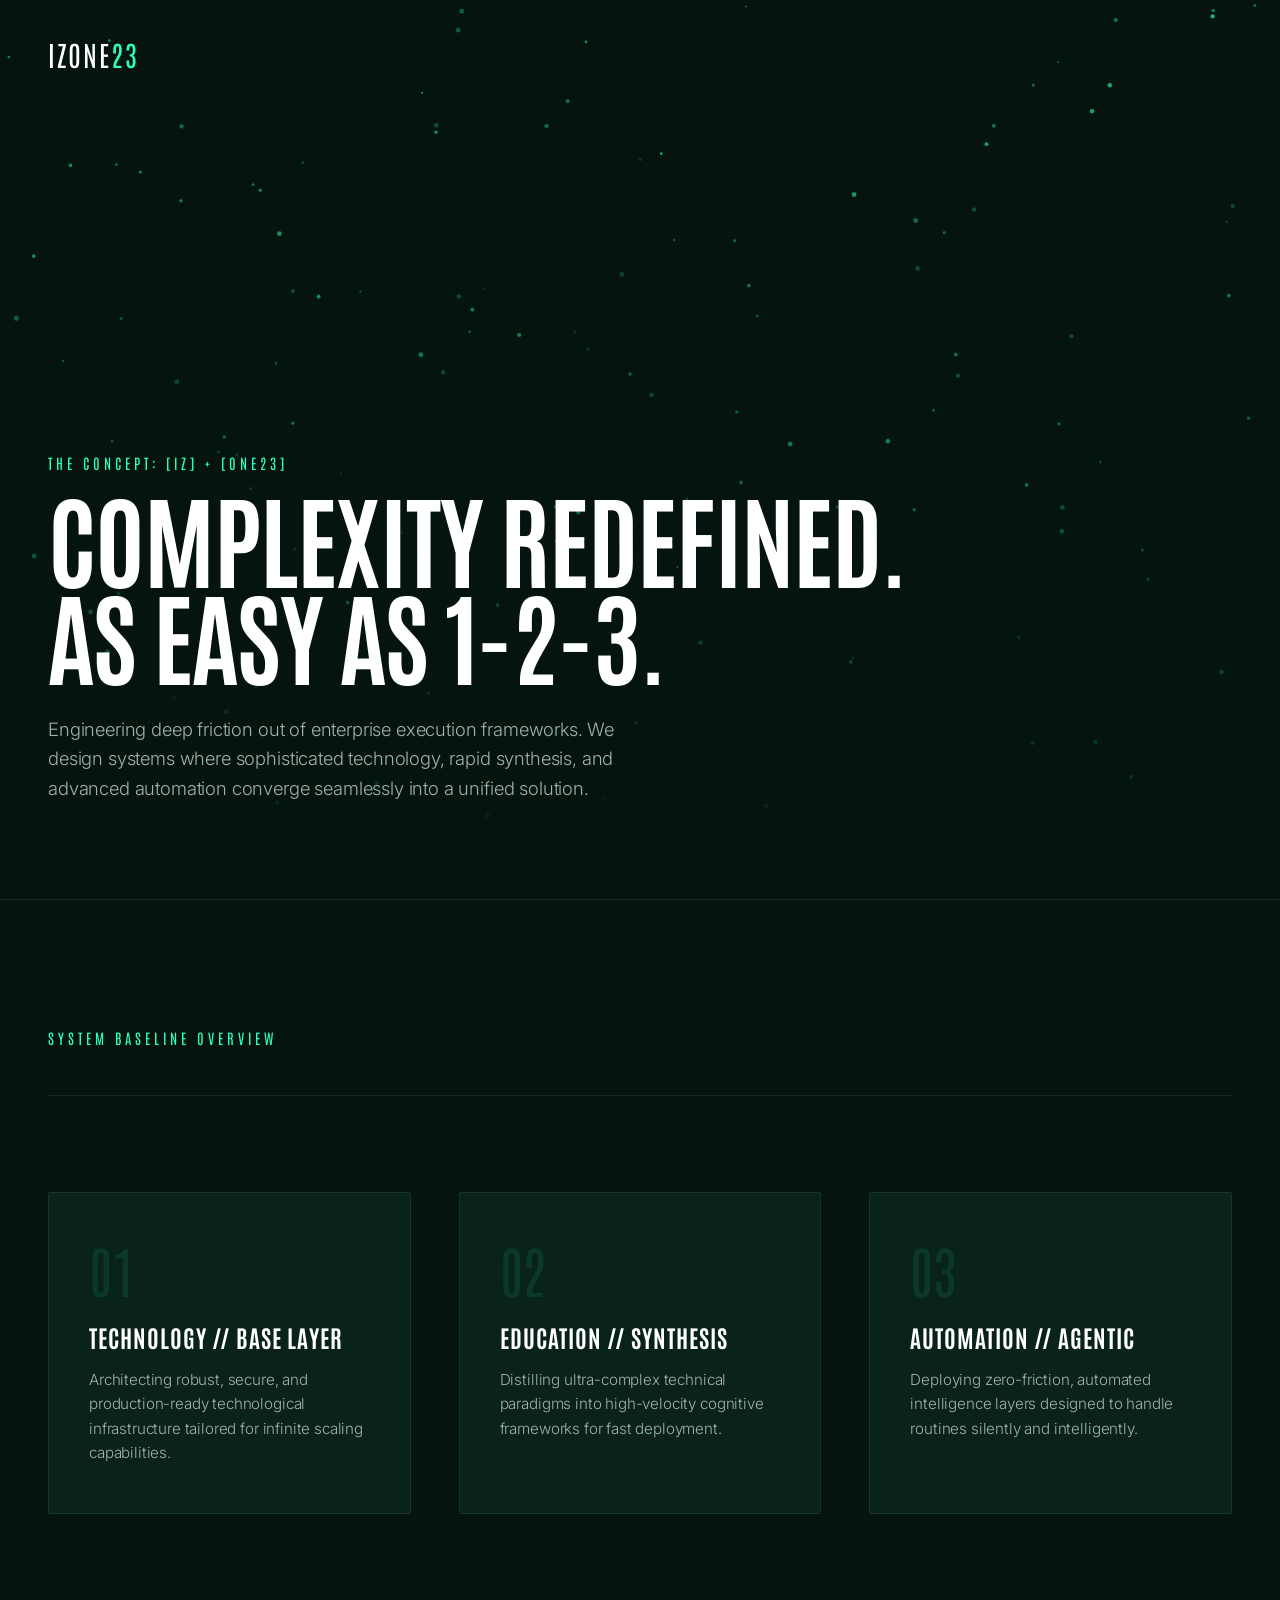
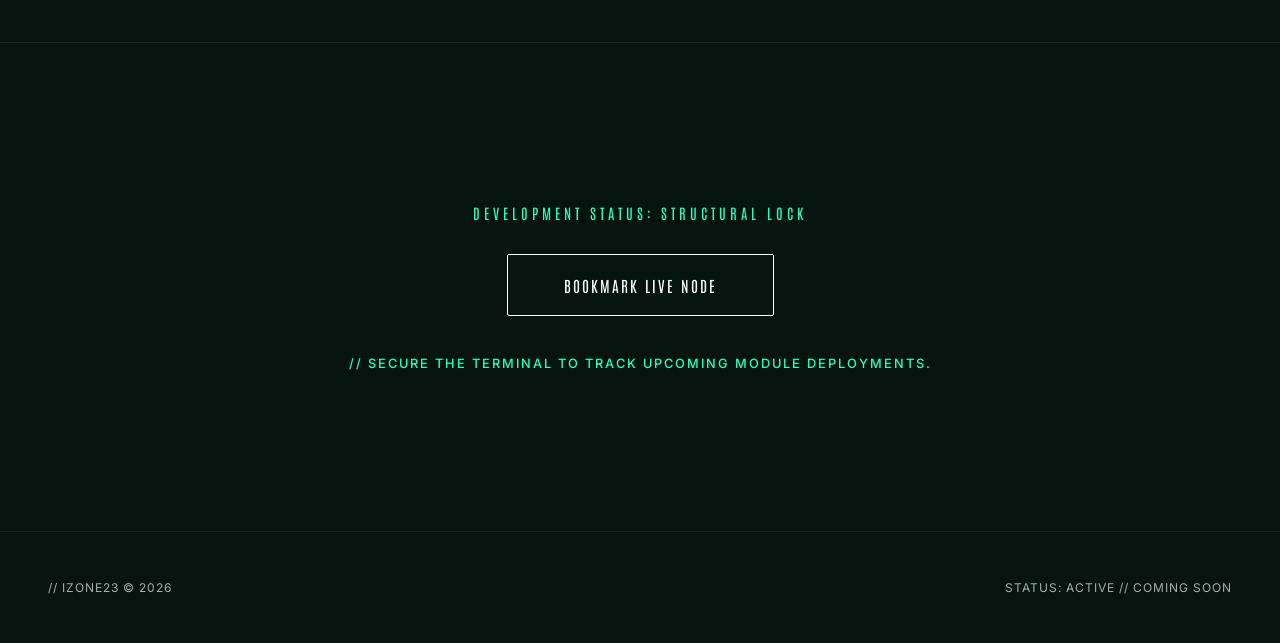
==== index.html @ 92e46764 "Add files via upload" ====
<!DOCTYPE html>
<html lang="en">
<head>
    <meta charset="UTF-8">
    <meta name="viewport" content="width=device-width, initial-scale=1.0">
    <title>IZONE23 // TECH • EDU • AUTO</title>
    <link rel="preconnect" href="https://fonts.googleapis.com">
    <link rel="preconnect" href="https://fonts.gstatic.com" crossorigin>
    <link href="https://fonts.googleapis.com/css2?family=Antonio:wght@700&family=Inter:wght@300;400;500&display=swap" rel="stylesheet">
    <style>
        :root {
            --canvas: #05140f;          
            --canvas-card: #09221a;     
            --primary: #ffffff;
            --muted: #a0b2ac;           
            --accent: #2affc0;          
            --hairline: rgba(255, 255, 255, 0.08);
        }

        * {
            box-sizing: border-box;
            margin: 0;
            padding: 0;
        }

        body {
            background-color: var(--canvas);
            color: var(--primary);
            font-family: 'Inter', sans-serif;
            letter-spacing: -0.01em;
            overflow-x: hidden;
            -webkit-font-smoothing: antialiased;
        }

        header {
            position: fixed;
            top: 0;
            left: 0;
            width: 100%;
            padding: 2.5rem 3rem;
            display: flex;
            justify-content: space-between;
            align-items: center;
            z-index: 100;
        }

        .logo {
            font-family: 'Antonio', sans-serif;
            font-size: 1.75rem;
            text-transform: uppercase;
            letter-spacing: 2px;
            line-height: 1;
        }

        .logo span {
            color: var(--accent);
        }

        .viewport-section {
            height: 100vh;
            width: 100%;
            display: flex;
            flex-direction: column;
            justify-content: flex-end;
            padding: 6rem 3rem;
            border-bottom: 1px solid var(--hairline);
            position: relative;
            background-color: var(--canvas); /* Fail-safe color anchor */
        }

        /* Enforced absolute visibility parameters for animation canvas space */
        .animation-container {
            position: absolute;
            top: 0;
            left: 0;
            width: 100%;
            height: 100%;
            z-index: 5; /* Pushes element cleanly over basic canvas rendering layer */
            pointer-events: none; 
        }

        canvas {
            position: absolute;
            top: 0;
            left: 0;
            width: 100% !important;
            height: 100% !important;
            display: block;
        }

        .hero-gradient-overlay {
            position: absolute;
            top: 0;
            left: 0;
            width: 100%;
            height: 100%;
            background: linear-gradient(to bottom, rgba(5, 20, 15, 0) 0%, rgba(5, 20, 15, 0.4) 60%, var(--canvas) 98%);
            z-index: 6;
            pointer-events: none;
        }

        .hero-content {
            max-width: 900px;
            z-index: 10; /* Ensures content stays interactive and completely above rendering canvas layers */
            position: relative;
        }

        .eyebrow {
            font-family: 'Antonio', sans-serif;
            font-size: 0.9rem;
            text-transform: uppercase;
            letter-spacing: 4px;
            color: var(--accent);
            margin-bottom: 1rem;
            display: block;
        }

        h1 {
            font-family: 'Antonio', sans-serif;
            font-size: clamp(3.5rem, 8vw, 6.5rem);
            text-transform: uppercase;
            line-height: 0.95;
            letter-spacing: -1px;
            margin-bottom: 2rem;
        }

        .hero-desc {
            font-size: 1.15rem;
            line-height: 1.6;
            color: var(--muted);
            max-width: 580px;
            font-weight: 300;
        }

        .framework-section {
            padding: 8rem 3rem;
            max-width: 1400px;
            margin: 0 auto;
            position: relative;
            z-index: 10;
        }

        .section-header {
            margin-bottom: 6rem;
            border-bottom: 1px solid var(--hairline);
            padding-bottom: 2rem;
        }

        .grid-123 {
            display: grid;
            grid-template-columns: repeat(3, 1fr);
            gap: 3rem;
        }

        .step-block {
            background: var(--canvas-card);
            border: 1px solid var(--hairline);
            padding: 3rem 2.5rem;
            border-radius: 2px;
            transition: all 0.4s cubic-bezier(0.16, 1, 0.3, 1);
        }

        .step-block:hover {
            border-color: var(--accent);
            transform: translateY(-4px);
        }

        .step-number {
            font-family: 'Antonio', sans-serif;
            font-size: 3.5rem;
            line-height: 1;
            color: rgba(42, 255, 192, 0.1);
            margin-bottom: 1.5rem;
            transition: color 0.4s ease;
        }

        .step-block:hover .step-number {
            color: var(--accent);
        }

        .step-title {
            font-family: 'Antonio', sans-serif;
            font-size: 1.5rem;
            text-transform: uppercase;
            letter-spacing: 1px;
            margin-bottom: 1rem;
        }

        .step-desc {
            color: var(--muted);
            font-size: 0.95rem;
            line-height: 1.6;
            font-weight: 300;
        }

        .action-container {
            padding: 10rem 3rem;
            text-align: center;
            border-top: 1px solid var(--hairline);
            position: relative;
            z-index: 10;
        }

        .ghost-btn {
            display: inline-block;
            background: transparent;
            color: var(--primary);
            border: 1px solid var(--primary);
            padding: 1.25rem 3.5rem;
            font-family: 'Antonio', sans-serif;
            font-size: 0.95rem;
            text-transform: uppercase;
            letter-spacing: 2px;
            text-decoration: none;
            position: relative;
            overflow: hidden;
            transition: color 0.3s ease;
            cursor: pointer;
            border-radius: 2px;
        }

        .ghost-btn:hover {
            color: var(--canvas);
        }

        .ghost-btn::before {
            content: '';
            position: absolute;
            top: 0;
            left: 0;
            width: 100%;
            height: 100%;
            background: var(--primary);
            transform: translateY(100%);
            transition: transform 0.3s cubic-bezier(0.16, 1, 0.3, 1);
            z-index: -1;
        }

        .ghost-btn:hover::before {
            transform: translateY(0);
        }

        .bookmark-alert {
            margin-top: 2.5rem;
            font-size: 0.8rem;
            text-transform: uppercase;
            letter-spacing: 2px;
            color: var(--accent);
            font-weight: 500;
        }

        footer {
            padding: 3rem;
            border-top: 1px solid var(--hairline);
            display: flex;
            justify-content: space-between;
            font-size: 0.75rem;
            text-transform: uppercase;
            letter-spacing: 1px;
            color: var(--muted);
            position: relative;
            z-index: 10;
        }

        @media (max-width: 968px) {
            .grid-123 { grid-template-columns: 1fr; gap: 2rem; }
            header { padding: 1.5rem; }
            .viewport-section { padding: 4rem 1.5rem; }
            .framework-section { padding: 4rem 1.5rem; }
        }
    </style>
</head>
<body>

    <header>
        <div class="logo">izone<span>23</span></div>
    </header>

    <section class="viewport-section">
        <div class="animation-container">
            <canvas id="targetSpiralCanvas"></canvas>
            <div class="hero-gradient-overlay"></div>
        </div>

        <div class="hero-content">
            <span class="eyebrow">The Concept: [iz] + [one23]</span>
            <h1>Complexity Redefined.<br>As Easy as 1-2-3.</h1>
            <p class="hero-desc">
                Engineering deep friction out of enterprise execution frameworks. We design systems where sophisticated technology, rapid synthesis, and advanced automation converge seamlessly into a unified solution.
            </p>
        </div>
    </section>

    <section class="framework-section">
        <div class="section-header">
            <span class="eyebrow">System Baseline Overview</span>
        </div>
        <div class="grid-123">
            <div class="step-block">
                <div class="step-number">01</div>
                <h2 class="step-title">Technology // Base Layer</h2>
                <p class="step-desc">Architecting robust, secure, and production-ready technological infrastructure tailored for infinite scaling capabilities.</p>
            </div>
            <div class="step-block">
                <div class="step-number">02</div>
                <h2 class="step-title">Education // Synthesis</h2>
                <p class="step-desc">Distilling ultra-complex technical paradigms into high-velocity cognitive frameworks for fast deployment.</p>
            </div>
            <div class="step-block">
                <div class="step-number">03</div>
                <h2 class="step-title">Automation // Agentic</h2>
                <p class="step-desc">Deploying zero-friction, automated intelligence layers designed to handle routines silently and intelligently.</p>
            </div>
        </div>
    </section>

    <section class="action-container">
        <span class="eyebrow" style="margin-bottom: 2rem;">Development Status: Structural Lock</span>
        <button class="ghost-btn" onclick="alert('Press Ctrl + D (or Cmd + D on Mac) to bookmark the system coordinate.')">
            Bookmark Live Node
        </button>
        <p class="bookmark-alert">// Secure the terminal to track upcoming module deployments.</p>
    </section>

    <footer>
        <div>// IZONE23 © 2026</div>
        <div>STATUS: ACTIVE // COMING SOON</div>
    </footer>

    <script>
        // Synchronized runtime execution logic loops
        function initMatrixEngine() {
            const canvas = document.getElementById('targetSpiralCanvas');
            if (!canvas) return;
            const ctx = canvas.getContext('2d');

            let width = canvas.width = window.innerWidth;
            let height = canvas.height = window.innerHeight;

            const points = [];
            const numPoints = 140; 
            
            let targetCenter = { x: width * 0.68, y: height * 0.45 };
            let stateTimeline = 0; 
            let phase = 'chaos'; 

            for (let i = 0; i < numPoints; i++) {
                const ringIndex = i % 5; 
                const targetRadius = ringIndex === 0 ? 15 : ringIndex * 40; 
                const targetAngle = Math.random() * Math.PI * 2;

                points.push({
                    x: Math.random() * width,
                    y: Math.random() * height,
                    origVx: (Math.random() - 0.5) * 0.9,
                    origVy: (Math.random() - 0.5) * 0.9,
                    ringRadius: targetRadius,
                    angle: targetAngle,
                    speed: 0.015 + Math.random() * 0.01,
                    size: Math.random() * 1.5 + 1,
                    alpha: Math.random() * 0.5 + 0.2
                });
            }

            window.addEventListener('resize', () => {
                if(canvas) {
                    width = canvas.width = window.innerWidth;
                    height = canvas.height = window.innerHeight;
                    targetCenter = { x: width * 0.68, y: height * 0.45 };
                }
            });

            function animate() {
                ctx.clearRect(0, 0, width, height);
                stateTimeline += 0.0035;

                let cycleVal = stateTimeline % 2;
                if (cycleVal < 0.6) {
                    phase = 'chaos';
                } else if (cycleVal < 1.3) {
                    phase = 'converge';
                } else {
                    phase = 'target';
                }

                for (let i = 0; i < points.length; i++) {
                    let p = points[i];

                    if (phase === 'chaos') {
                        p.x += p.origVx;
                        p.y += p.origVy;

                        if (p.x < 0 || p.x > width) p.origVx *= -1;
                        if (p.y < 0 || p.y > height) p.origVy *= -1;

                    } else {
                        p.angle += p.speed;
                        let targetX = targetCenter.x + Math.cos(p.angle) * p.ringRadius;
                        let targetY = targetCenter.y + Math.sin(p.angle) * p.ringRadius;

                        let interpolationRate = phase === 'converge' ? 0.04 : 0.09;
                        p.x += (targetX - p.x) * interpolationRate;
                        p.y += (targetY - p.y) * interpolationRate;
                    }

                    ctx.beginPath();
                    ctx.arc(p.x, p.y, p.size, 0, Math.PI * 2);
                    ctx.fillStyle = `rgba(42, 255, 192, ${p.alpha})`;
                    ctx.fill();

                    if (phase !== 'chaos') {
                        for (let j = i + 1; j < points.length; j++) {
                            let p2 = points[j];
                            let dx = p.x - p2.x;
                            let dy = p.y - p2.y;
                            let dist = Math.sqrt(dx * dx + dy * dy);

                            if (dist < 40 && p.ringRadius === p2.ringRadius) {
                                ctx.beginPath();
                                ctx.moveTo(p.x, p.y);
                                ctx.lineTo(p2.x, p2.y);
                                ctx.strokeStyle = `rgba(42, 255, 192, ${0.15 * (1 - dist/40)})`;
                                ctx.lineWidth = 0.6;
                                ctx.stroke();
                            }
                        }
                    }
                }

                if (phase !== 'chaos') {
                    ctx.beginPath();
                    ctx.strokeStyle = 'rgba(255, 255, 255, 0.03)';
                    ctx.lineWidth = 1;
                    ctx.moveTo(targetCenter.x - 150, targetCenter.y);
                    ctx.lineTo(targetCenter.x + 150, targetCenter.y);
                    ctx.moveTo(targetCenter.x, targetCenter.y - 150);
                    ctx.lineTo(targetCenter.x, targetCenter.y + 150);
                    ctx.stroke();
                }

                requestAnimationFrame(animate);
            }

            animate();
        }

        // Safer double execution hooks to enforce immediate baseline rendering
        if (document.readyState === "loading") {
            document.addEventListener("DOMContentLoaded", initMatrixEngine);
        } else {
            initMatrixEngine();
        }
    </script>
</body>
</html>
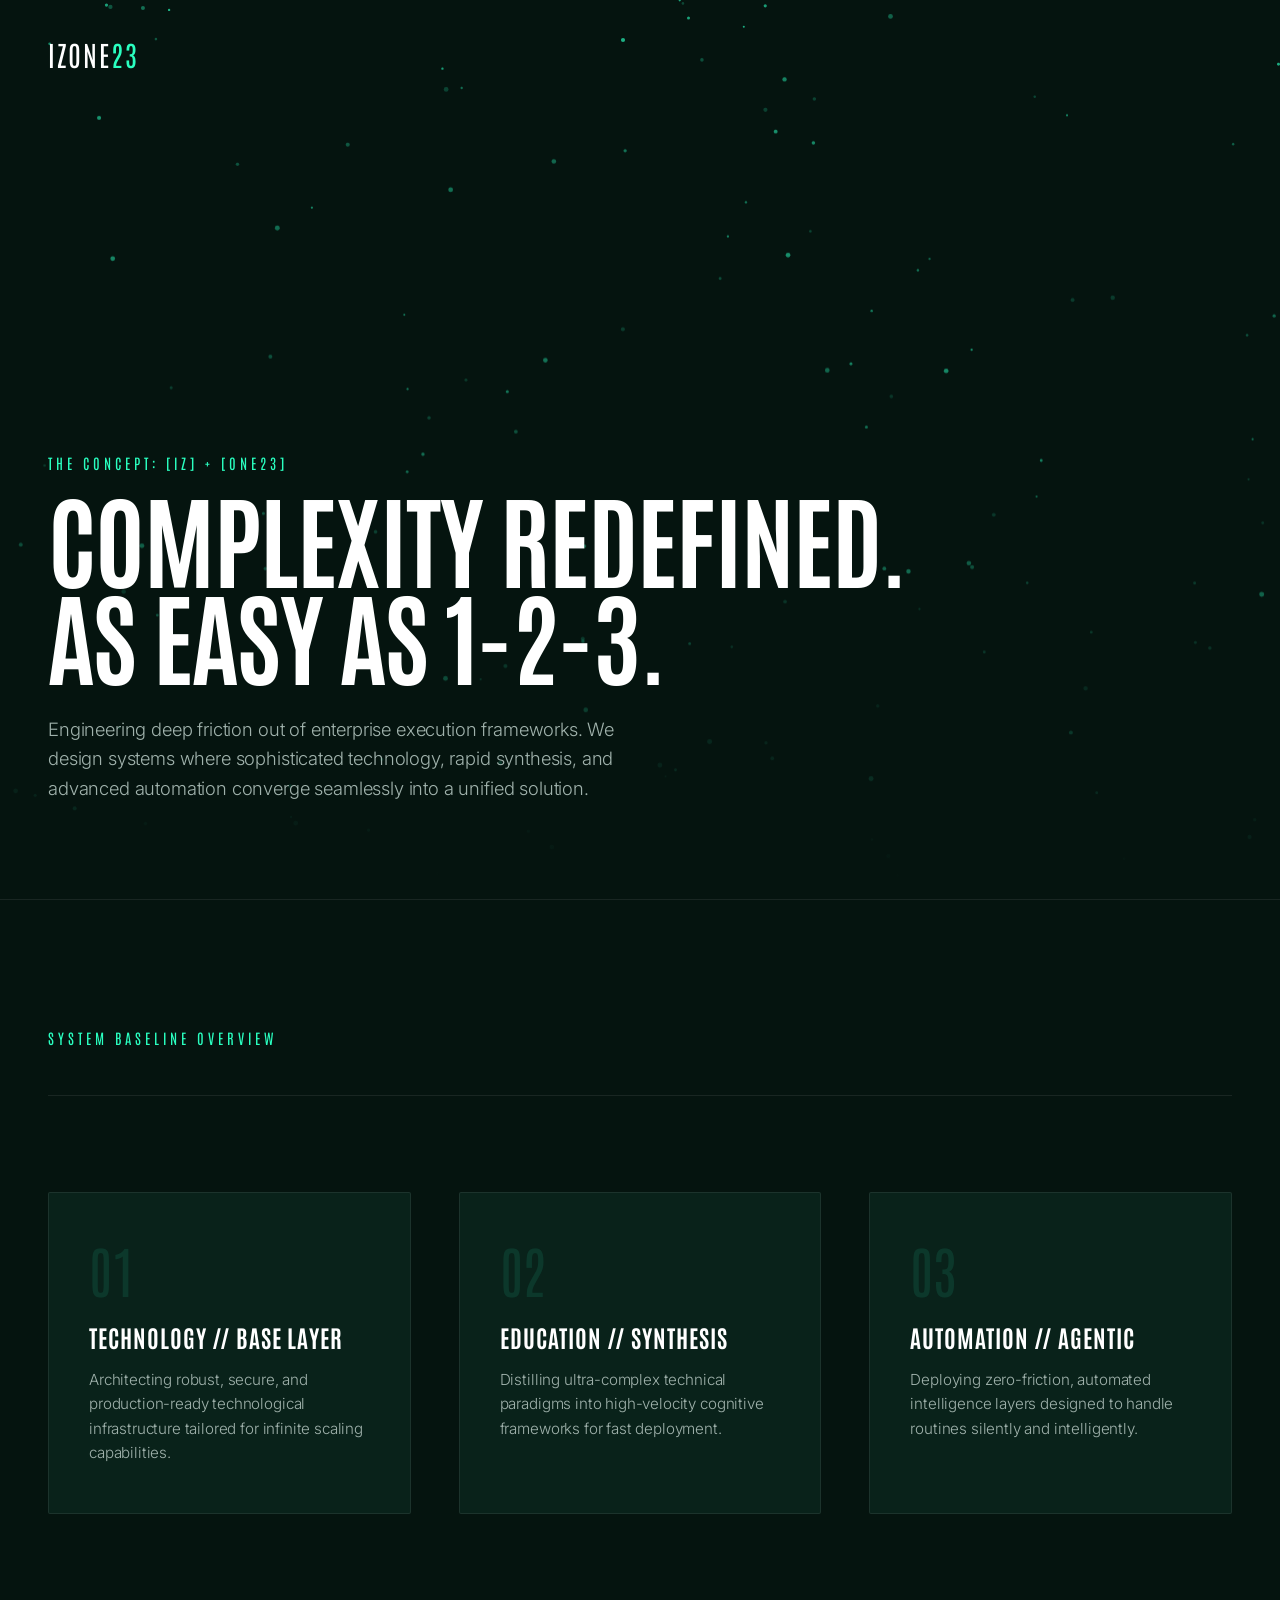
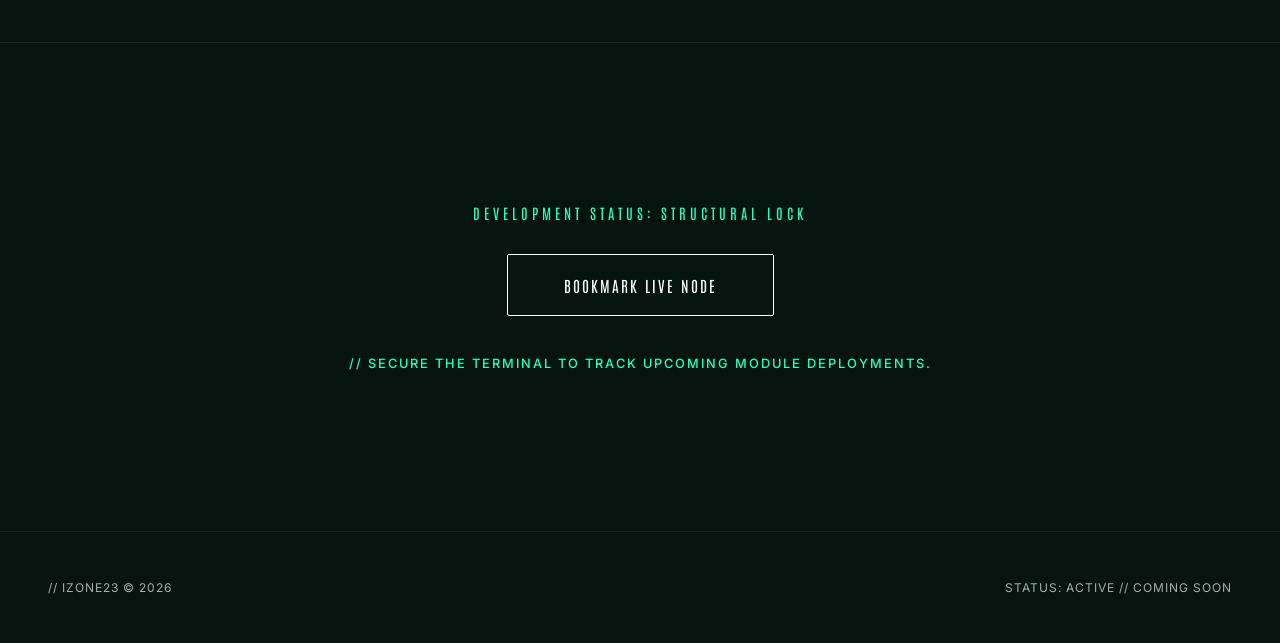
==== commit 163498b1: "Update index.html" ====
--- a/index.html
+++ b/index.html
@@ -1,4 +1,5 @@
 <!DOCTYPE html>
+<!-- rebuild GitHub Pages -->
 <html lang="en">
 <head>
     <meta charset="UTF-8">
@@ -452,4 +453,4 @@
         }
     </script>
 </body>
-</html>+</html>
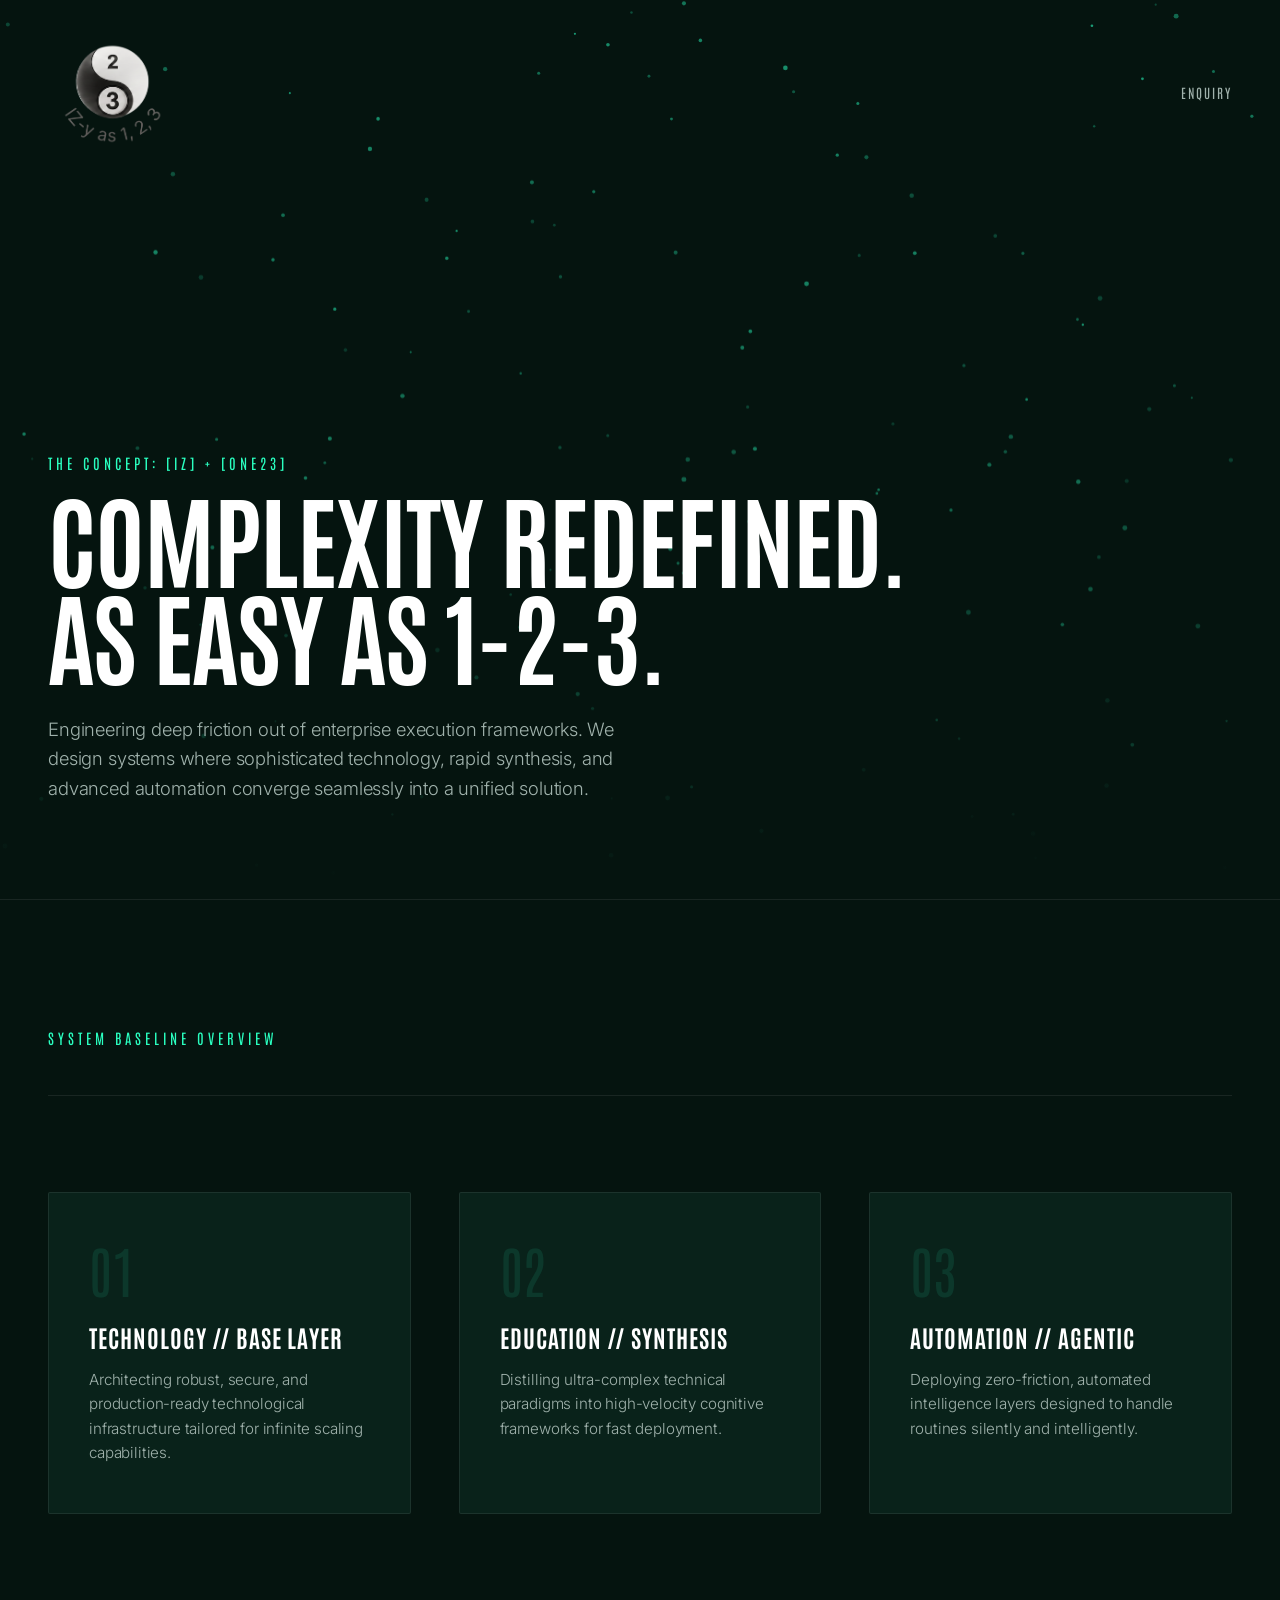
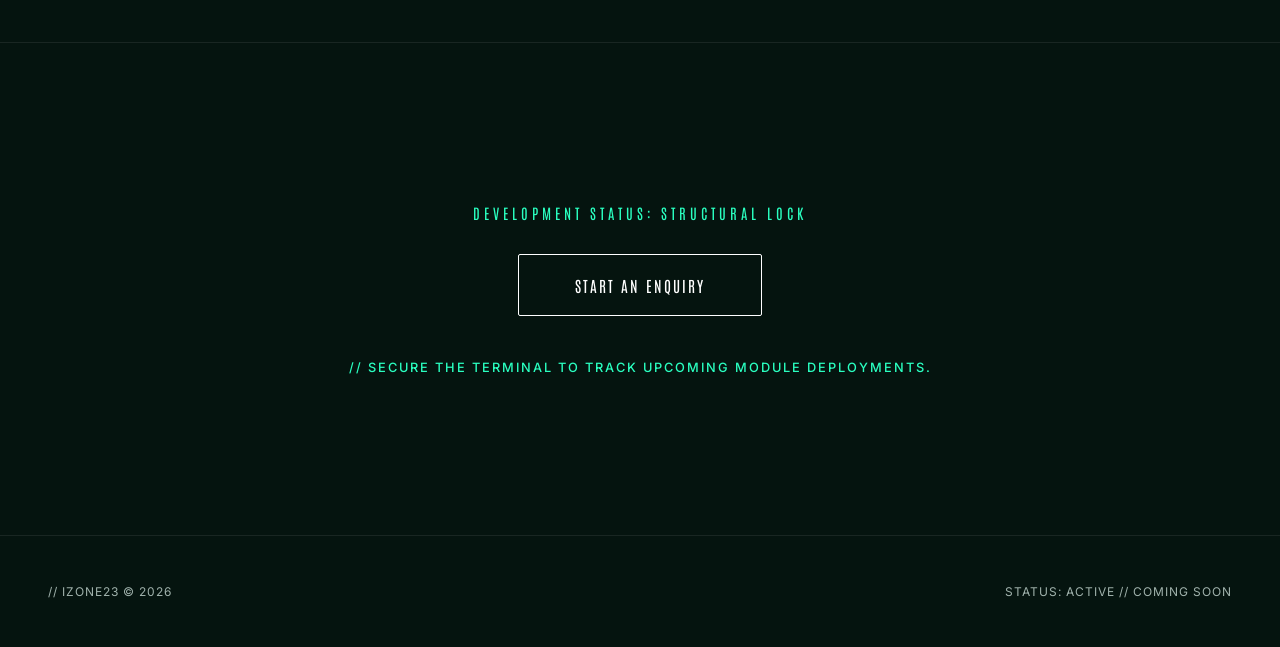
==== commit 358b3b34: "Add files via upload" ====
--- a/index.html
+++ b/index.html
@@ -1,5 +1,4 @@
 <!DOCTYPE html>
-<!-- rebuild GitHub Pages -->
 <html lang="en">
 <head>
     <meta charset="UTF-8">
@@ -8,6 +7,7 @@
     <link rel="preconnect" href="https://fonts.googleapis.com">
     <link rel="preconnect" href="https://fonts.gstatic.com" crossorigin>
     <link href="https://fonts.googleapis.com/css2?family=Antonio:wght@700&family=Inter:wght@300;400;500&display=swap" rel="stylesheet">
+    <link rel="stylesheet" href="styles.css">
     <style>
         :root {
             --canvas: #05140f;          
@@ -46,15 +46,30 @@
         }
 
         .logo {
-            font-family: 'Antonio', sans-serif;
-            font-size: 1.75rem;
-            text-transform: uppercase;
-            letter-spacing: 2px;
-            line-height: 1;
-        }
-
-        .logo span {
-            color: var(--accent);
+            display: inline-flex;
+            align-items: center;
+            width: clamp(84px, 10vw, 132px);
+            line-height: 0;
+            text-decoration: none;
+        }
+
+        .logo img {
+            display: block;
+            width: 100%;
+            height: auto;
+            transform-origin: center;
+            will-change: transform;
+        }
+
+        .logo:hover img,
+        .logo:focus-visible img {
+            animation: logo-slow-spin 14s linear infinite;
+        }
+
+        @keyframes logo-slow-spin {
+            to {
+                transform: rotate(360deg);
+            }
         }
 
         .viewport-section {
@@ -273,8 +288,13 @@
 </head>
 <body>
 
-    <header>
-        <div class="logo">izone<span>23</span></div>
+    <header class="site-header">
+        <a class="logo" href="index.html" aria-label="IZONE23 home">
+            <img src="izone23-logo-animated.svg" alt="IZONE23 logo">
+        </a>
+        <nav class="site-nav" aria-label="Primary navigation">
+            <a href="enquiry.html">Enquiry</a>
+        </nav>
     </header>
 
     <section class="viewport-section">
@@ -317,13 +337,11 @@
 
     <section class="action-container">
         <span class="eyebrow" style="margin-bottom: 2rem;">Development Status: Structural Lock</span>
-        <button class="ghost-btn" onclick="alert('Press Ctrl + D (or Cmd + D on Mac) to bookmark the system coordinate.')">
-            Bookmark Live Node
-        </button>
+        <a class="ghost-btn" href="enquiry.html">Start an Enquiry</a>
         <p class="bookmark-alert">// Secure the terminal to track upcoming module deployments.</p>
     </section>
 
-    <footer>
+    <footer class="site-footer">
         <div>// IZONE23 © 2026</div>
         <div>STATUS: ACTIVE // COMING SOON</div>
     </footer>
--- a/styles.css
+++ b/styles.css
@@ -0,0 +1,426 @@
+:root {
+    --canvas: #05140f;
+    --canvas-card: #09221a;
+    --primary: #ffffff;
+    --muted: #a0b2ac;
+    --accent: #2affc0;
+    --hairline: rgba(255, 255, 255, 0.08);
+    --field-bg: rgba(255, 255, 255, 0.035);
+}
+
+* {
+    box-sizing: border-box;
+    margin: 0;
+    padding: 0;
+}
+
+body {
+    background-color: var(--canvas);
+    color: var(--primary);
+    font-family: 'Inter', sans-serif;
+    letter-spacing: -0.01em;
+    overflow-x: hidden;
+    -webkit-font-smoothing: antialiased;
+}
+
+a {
+    color: inherit;
+}
+
+[hidden] {
+    display: none !important;
+}
+
+.site-header {
+    position: fixed;
+    top: 0;
+    left: 0;
+    width: 100%;
+    padding: 2.5rem 3rem;
+    display: flex;
+    justify-content: space-between;
+    align-items: center;
+    gap: 2rem;
+    z-index: 100;
+}
+
+.logo {
+    display: inline-flex;
+    align-items: center;
+    width: clamp(84px, 10vw, 132px);
+    line-height: 0;
+    text-decoration: none;
+}
+
+.logo img {
+    display: block;
+    width: 100%;
+    height: auto;
+    transform-origin: center;
+    will-change: transform;
+}
+
+.logo:hover img,
+.logo:focus-visible img {
+    animation: logo-slow-spin 14s linear infinite;
+}
+
+.site-nav {
+    display: flex;
+    align-items: center;
+    gap: clamp(1rem, 3vw, 2.5rem);
+}
+
+.site-nav a {
+    color: var(--muted);
+    font-family: 'Antonio', sans-serif;
+    font-size: 0.82rem;
+    letter-spacing: 2px;
+    text-decoration: none;
+    text-transform: uppercase;
+    transition: color 0.25s ease;
+}
+
+.site-nav a:hover,
+.site-nav a:focus-visible,
+.site-nav a[aria-current="page"] {
+    color: var(--accent);
+}
+
+.eyebrow {
+    font-family: 'Antonio', sans-serif;
+    font-size: 0.9rem;
+    text-transform: uppercase;
+    letter-spacing: 4px;
+    color: var(--accent);
+    margin-bottom: 1rem;
+    display: block;
+}
+
+.ghost-btn {
+    display: inline-flex;
+    align-items: center;
+    justify-content: center;
+    background: transparent;
+    color: var(--primary);
+    border: 1px solid var(--primary);
+    padding: 1.25rem 3.5rem;
+    font-family: 'Antonio', sans-serif;
+    font-size: 0.95rem;
+    text-transform: uppercase;
+    letter-spacing: 2px;
+    text-decoration: none;
+    position: relative;
+    z-index: 0;
+    overflow: hidden;
+    transition: color 0.3s ease, border-color 0.3s ease;
+    cursor: pointer;
+    border-radius: 2px;
+}
+
+.ghost-btn:hover,
+.ghost-btn:focus-visible {
+    color: var(--canvas);
+    border-color: var(--primary);
+}
+
+.ghost-btn::before {
+    content: '';
+    position: absolute;
+    top: 0;
+    left: 0;
+    width: 100%;
+    height: 100%;
+    background: var(--primary);
+    transform: translateY(100%);
+    transition: transform 0.3s cubic-bezier(0.16, 1, 0.3, 1);
+    z-index: -1;
+}
+
+.ghost-btn:hover::before,
+.ghost-btn:focus-visible::before {
+    transform: translateY(0);
+}
+
+.site-footer {
+    padding: 3rem;
+    border-top: 1px solid var(--hairline);
+    display: flex;
+    justify-content: space-between;
+    gap: 1.5rem;
+    font-size: 0.75rem;
+    text-transform: uppercase;
+    letter-spacing: 1px;
+    color: var(--muted);
+    position: relative;
+    z-index: 10;
+}
+
+.page-shell {
+    min-height: 100vh;
+    padding: 9rem 3rem 6rem;
+}
+
+.enquiry-page {
+    max-width: 1180px;
+    margin: 0 auto;
+}
+
+.enquiry-layout {
+    display: grid;
+    grid-template-columns: minmax(0, 0.85fr) minmax(360px, 1.15fr);
+    gap: clamp(3rem, 6vw, 6rem);
+    align-items: start;
+}
+
+.enquiry-intro {
+    position: sticky;
+    top: 8rem;
+}
+
+.enquiry-intro h1 {
+    font-family: 'Antonio', sans-serif;
+    font-size: clamp(3.25rem, 7vw, 6rem);
+    line-height: 0.95;
+    letter-spacing: -1px;
+    margin: 0 0 1.5rem;
+    text-transform: uppercase;
+}
+
+.enquiry-intro p,
+.contact-alternative {
+    color: var(--muted);
+    font-size: 1rem;
+    font-weight: 300;
+    line-height: 1.7;
+}
+
+.contact-alternative {
+    margin-top: 1.5rem;
+}
+
+.contact-alternative a {
+    color: var(--accent);
+    text-decoration: none;
+}
+
+.enquiry-widget-shell {
+    position: relative;
+}
+
+.contact-widget {
+    position: relative;
+}
+
+.widget-close {
+    position: absolute;
+    top: 1rem;
+    right: 1rem;
+    width: 2.25rem;
+    height: 2.25rem;
+    display: inline-flex;
+    align-items: center;
+    justify-content: center;
+    background: rgba(255, 255, 255, 0.06);
+    border: 1px solid var(--hairline);
+    border-radius: 50%;
+    color: var(--primary);
+    cursor: pointer;
+    font-size: 1.45rem;
+    line-height: 1;
+    user-select: none;
+    z-index: 2;
+    transition: background 0.25s ease, border-color 0.25s ease, color 0.25s ease;
+}
+
+.widget-close:hover,
+.widget-close:focus-visible {
+    background: var(--accent);
+    border-color: var(--accent);
+    color: var(--canvas);
+    outline: none;
+}
+
+.widget-dismissed {
+    background: var(--canvas-card);
+    border: 1px solid var(--hairline);
+    border-radius: 2px;
+    display: none;
+    padding: clamp(1.5rem, 4vw, 3rem);
+}
+
+.widget-dismissed:target {
+    display: block;
+}
+
+.widget-dismissed:target + .contact-widget {
+    display: none;
+}
+
+.widget-dismissed p {
+    color: var(--muted);
+    font-size: 1rem;
+    font-weight: 300;
+    line-height: 1.7;
+    margin-bottom: 1.5rem;
+}
+
+.contact-form {
+    background: var(--canvas-card);
+    border: 1px solid var(--hairline);
+    border-radius: 2px;
+    padding: clamp(1.5rem, 4vw, 3rem);
+    padding-top: clamp(3.75rem, 6vw, 4.5rem);
+}
+
+.form-grid {
+    display: grid;
+    grid-template-columns: repeat(2, minmax(0, 1fr));
+    gap: 1.25rem;
+}
+
+.form-group {
+    display: flex;
+    flex-direction: column;
+    gap: 0.65rem;
+    margin-bottom: 1.25rem;
+}
+
+.form-group.full-width,
+.consent-label,
+.contact-form button {
+    grid-column: 1 / -1;
+}
+
+.form-group label,
+.consent-label {
+    color: var(--primary);
+    font-family: 'Antonio', sans-serif;
+    font-size: 0.78rem;
+    letter-spacing: 2px;
+    text-transform: uppercase;
+}
+
+.form-group input,
+.form-group select,
+.form-group textarea {
+    width: 100%;
+    background: var(--field-bg);
+    border: 1px solid var(--hairline);
+    border-radius: 2px;
+    color: var(--primary);
+    font: inherit;
+    min-height: 3.2rem;
+    padding: 0.95rem 1rem;
+    transition: border-color 0.25s ease, box-shadow 0.25s ease, background 0.25s ease;
+}
+
+.form-group textarea {
+    min-height: 10rem;
+    resize: vertical;
+}
+
+.form-group select {
+    color-scheme: dark;
+    appearance: auto;
+}
+
+.form-group select option {
+    background: var(--canvas-card);
+    color: var(--primary);
+}
+
+.form-group select option:disabled {
+    color: var(--muted);
+}
+
+.form-group input:invalid:not(:focus):not(:placeholder-shown),
+.form-group textarea:invalid:not(:focus):not(:placeholder-shown),
+.form-group select:invalid:not(:focus) {
+    border-color: rgba(255, 124, 124, 0.65);
+}
+
+.form-group input:focus,
+.form-group select:focus,
+.form-group textarea:focus {
+    outline: none;
+    background: rgba(255, 255, 255, 0.055);
+    border-color: var(--accent);
+    box-shadow: 0 0 0 3px rgba(42, 255, 192, 0.12);
+}
+
+.consent-label {
+    display: flex;
+    align-items: flex-start;
+    gap: 0.75rem;
+    color: var(--muted);
+    font-family: 'Inter', sans-serif;
+    font-size: 0.85rem;
+    letter-spacing: 0;
+    line-height: 1.5;
+    text-transform: none;
+    margin: 0.25rem 0 1.5rem;
+}
+
+.consent-label input {
+    accent-color: var(--accent);
+    margin-top: 0.2rem;
+}
+
+.form-honeypot {
+    display: none;
+}
+
+@keyframes logo-slow-spin {
+    to {
+        transform: rotate(360deg);
+    }
+}
+
+@media (max-width: 968px) {
+    .site-header {
+        padding: 1.5rem;
+    }
+
+    .site-nav {
+        gap: 1rem;
+    }
+
+    .page-shell {
+        padding: 7rem 1.5rem 4rem;
+    }
+
+    .enquiry-layout {
+        grid-template-columns: 1fr;
+    }
+
+    .enquiry-intro {
+        position: static;
+    }
+
+    .site-footer {
+        padding: 2rem 1.5rem;
+        flex-direction: column;
+    }
+}
+
+@media (max-width: 620px) {
+    .site-header {
+        align-items: flex-start;
+    }
+
+    .site-nav {
+        flex-direction: column;
+        align-items: flex-end;
+        gap: 0.65rem;
+    }
+
+    .form-grid {
+        grid-template-columns: 1fr;
+    }
+
+    .ghost-btn {
+        width: 100%;
+        padding-inline: 1.5rem;
+    }
+}
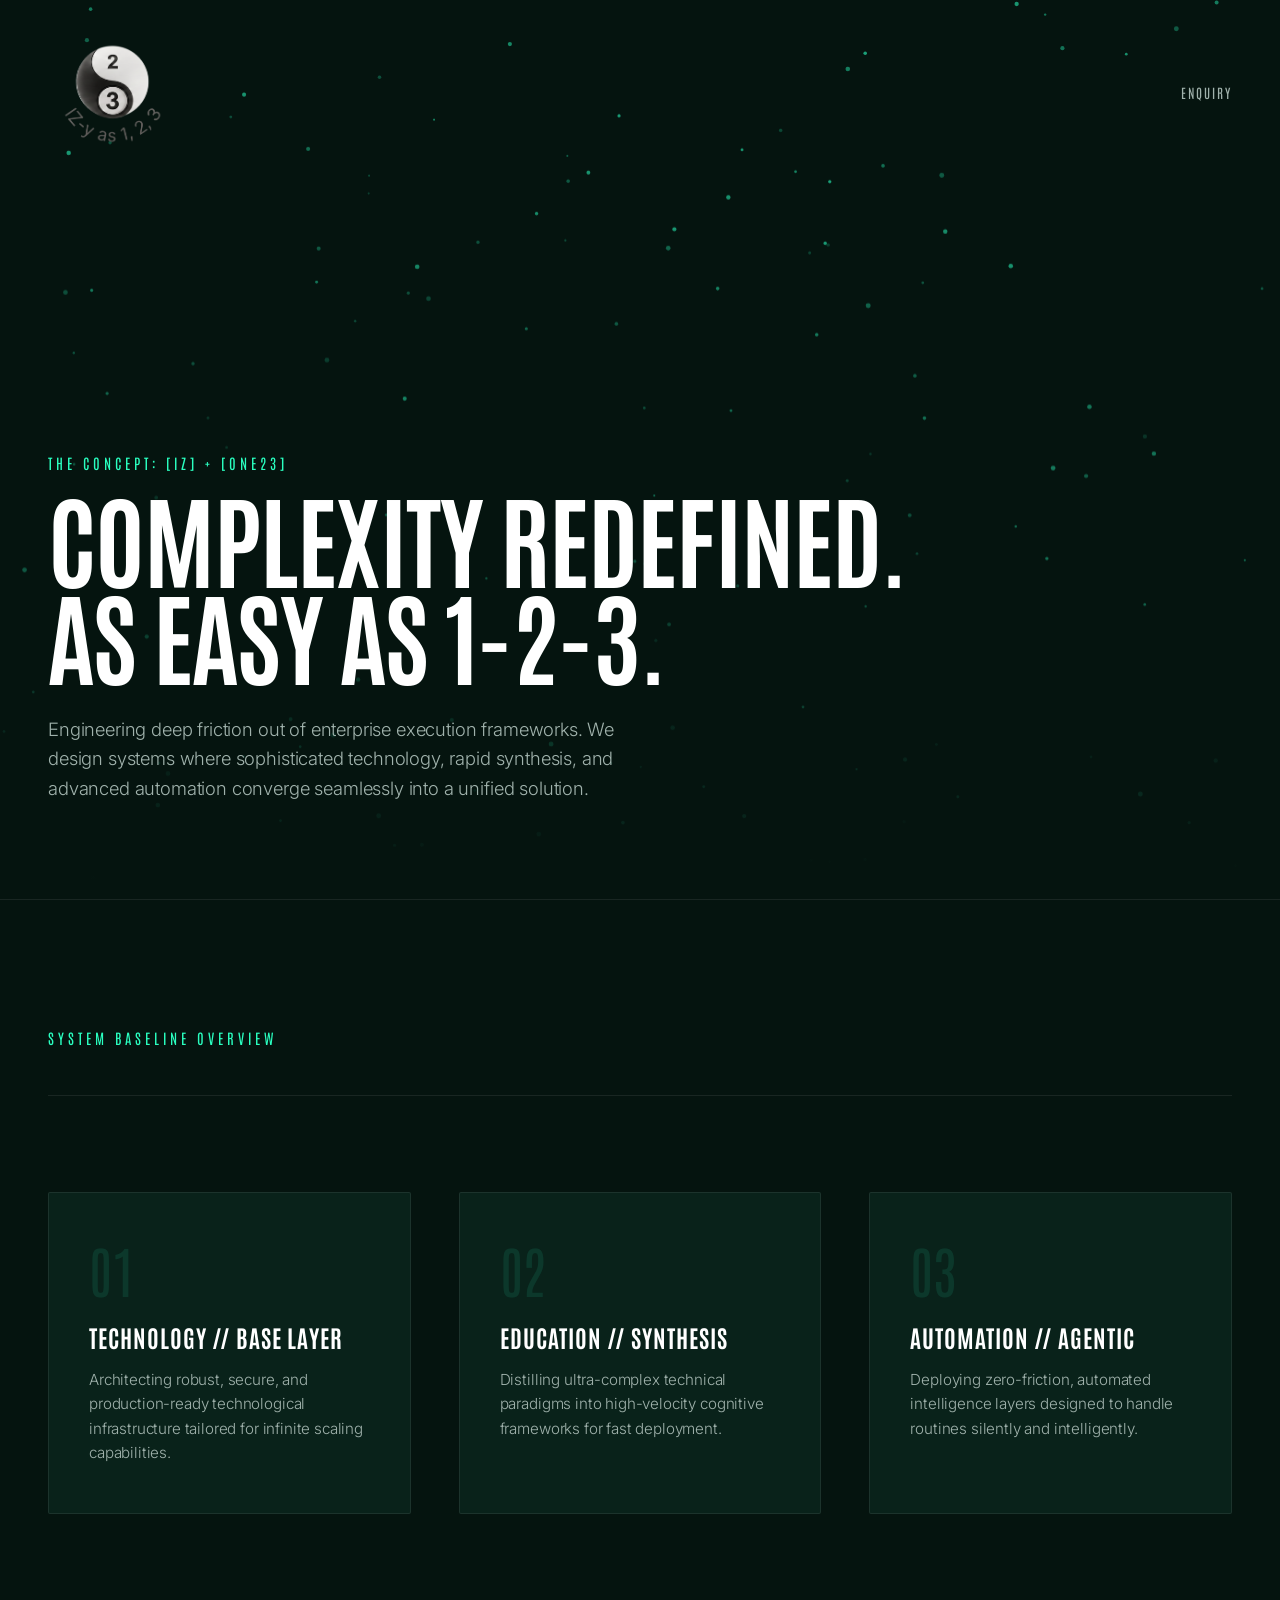
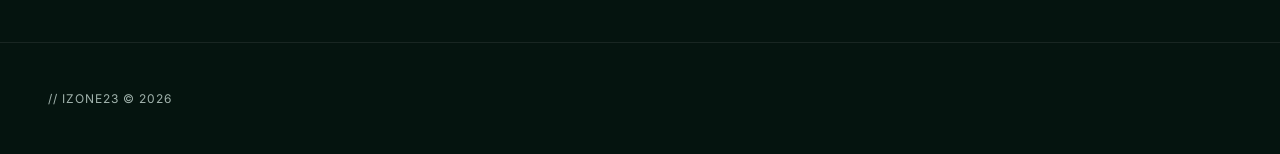
==== commit da6ca13b: "Add files via upload" ====
--- a/index.html
+++ b/index.html
@@ -334,16 +334,15 @@
             </div>
         </div>
     </section>
-
+<!--
     <section class="action-container">
         <span class="eyebrow" style="margin-bottom: 2rem;">Development Status: Structural Lock</span>
         <a class="ghost-btn" href="enquiry.html">Start an Enquiry</a>
         <p class="bookmark-alert">// Secure the terminal to track upcoming module deployments.</p>
     </section>
-
+-->
     <footer class="site-footer">
         <div>// IZONE23 © 2026</div>
-        <div>STATUS: ACTIVE // COMING SOON</div>
     </footer>
 
     <script>
@@ -470,5 +469,20 @@
             initMatrixEngine();
         }
     </script>
+
+    <!--Start of Tawk.to Script-->
+<script type="text/javascript">
+var Tawk_API=Tawk_API||{}, Tawk_LoadStart=new Date();
+(function(){
+var s1=document.createElement("script"),s0=document.getElementsByTagName("script")[0];
+s1.async=true;
+s1.src='https://embed.tawk.to/6a5465a7fcc80d1d48e770db/1jtcqq5n3';
+s1.charset='UTF-8';
+s1.setAttribute('crossorigin','*');
+s0.parentNode.insertBefore(s1,s0);
+})();
+</script>
+<!--End of Tawk.to Script-->
+
 </body>
 </html>
